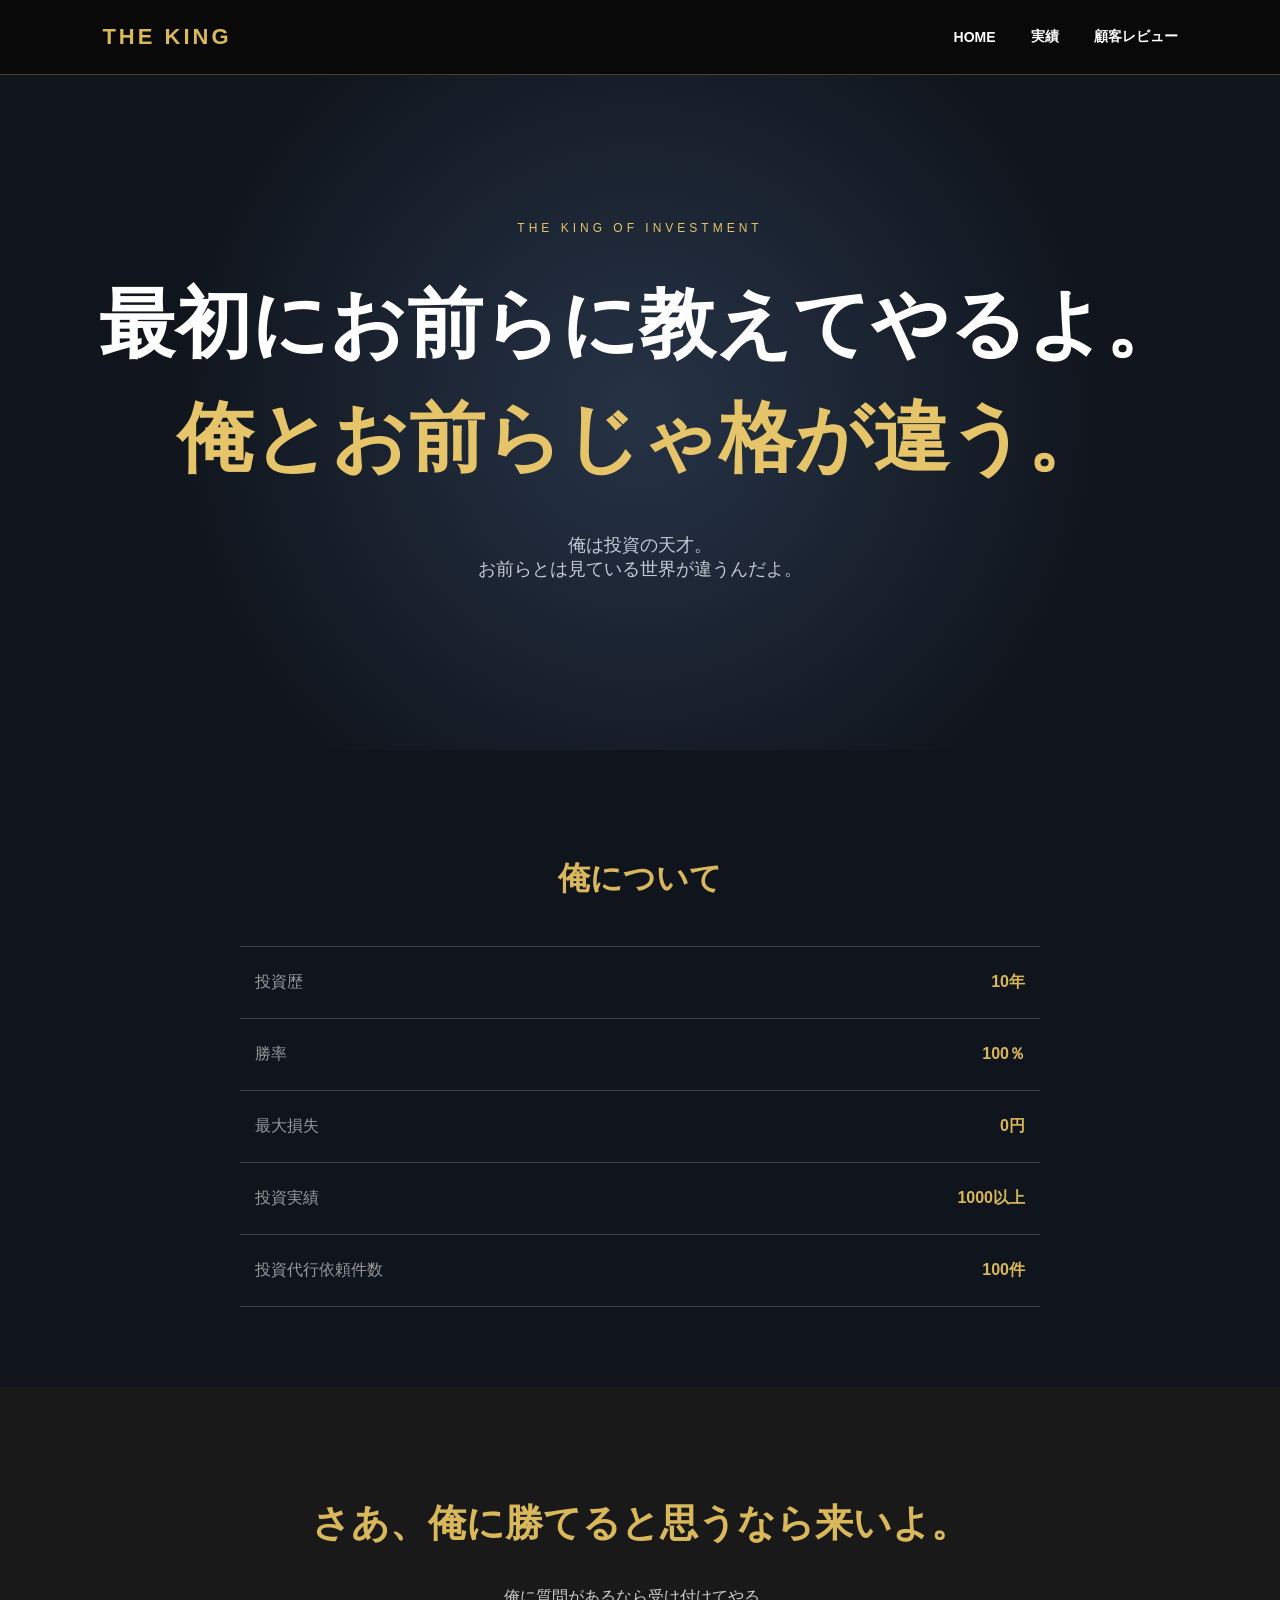
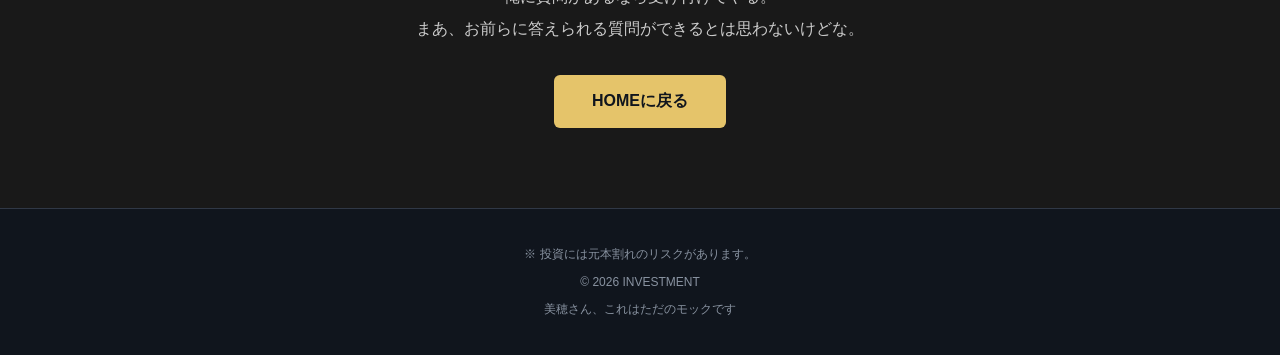
==== detail.html @ 124a44da "Update website" ====
<!DOCTYPE html>
<html lang="ja">
<head>
  <meta charset="UTF-8">
  <meta name="viewport" content="width=device-width, initial-scale=1.0">
  <title>THE KING OF INVESTMENT</title>
  <link rel="stylesheet" href="css/style.css">
</head>
<body>

<header class="site-header">
  <a href="index.html" class="logo">
    THE KING
  </a>

  <nav class="main-nav">
    <a href="index.html">HOME</a>
    <a href="detail.html">実績</a>
    <a href="reviews.html">顧客レビュー</a>
  </nav>
</header>

  <main>

    <section class="hero">
      <p class="eyebrow">THE KING OF INVESTMENT</p>

      <h2>
        最初にお前らに教えてやるよ。<br>
        <span>俺とお前らじゃ格が違う。</span>
      </h2>

      <p class="description">
        俺は投資の天才。<br>
        お前らとは見ている世界が違うんだよ。
      </p>
    </section>

    <section class="profile">
      <h2>俺について</h2>

      <div class="profile-list">

        <div class="profile-item">
          <span>投資歴</span>
          <strong>10年</strong>
        </div>

        <div class="profile-item">
          <span>勝率</span>
          <strong>100％</strong>
        </div>

        <div class="profile-item">
          <span>最大損失</span>
          <strong>0円</strong>
        </div>

        <div class="profile-item">
          <span>投資実績</span>
          <strong>1000以上</strong>
        </div>

        <div class="profile-item">
          <span>投資代行依頼件数</span>
          <strong>100件</strong>
        </div>

      </div>
    </section>

    <section class="challenge">
      <h2>さあ、俺に勝てると思うなら来いよ。</h2>
      <p>
        俺に質問があるなら受け付けてやる。<br>
        まあ、お前らに答えられる質問ができるとは思わないけどな。
      </p>

      <a href="index.html" class="button">
        HOMEに戻る
      </a>
    </section>

  </main>

  <footer>
    <p>※ 投資には元本割れのリスクがあります。</p>
    <p>&copy; 2026 INVESTMENT</p>
    <p>美穂さん、これはただのモックです</p>
  </footer>

</body>
</html>
---- css/style.css ----
* {
  box-sizing: border-box;
}

html {
  scroll-behavior: smooth;
}

body {
  margin: 0;
  background: #10151d;
  color: #ffffff;
  font-family: sans-serif;
}

header {
  height: 75px;
  padding: 0 8%;
  display: flex;
  justify-content: space-between;
  align-items: center;
  border-bottom: 1px solid #303846;
}

header h1 {
  color: #e5c46a;
  font-size: 22px;
  letter-spacing: 3px;
}

nav a {
  color: #ffffff;
  text-decoration: none;
}

.hero {
  min-height: 75vh;
  display: flex;
  flex-direction: column;
  justify-content: center;
  align-items: center;
  text-align: center;
  padding: 60px 20px;
  background:
    radial-gradient(
      circle at center,
      #263346 0%,
      #10151d 65%
    );
}

.eyebrow {
  color: #e5c46a;
  letter-spacing: 4px;
  font-size: 12px;
}

.hero h2 {
  font-size: clamp(38px, 8vw, 76px);
  line-height: 1.5;
  margin: 20px 0;
}

.hero h2 span {
  color: #e5c46a;
}

.description {
  color: #c4cbd4;
  font-size: 18px;
  margin-bottom: 35px;
}

.button {
  display: inline-block;
  background: #e5c46a;
  color: #10151d;
  padding: 16px 38px;
  border-radius: 6px;
  font-weight: bold;
  text-decoration: none;
  transition: 0.3s;
}

.button:hover {
  background: #ffffff;
  transform: translateY(-3px);
}

.about {
  padding: 80px 20px;
  text-align: center;
}

.about h2 {
  color: #e5c46a;
}

.about p {
  color: #c4cbd4;
  line-height: 2;
}

footer {
  padding: 25px;
  text-align: center;
  color: #8993a1;
  font-size: 12px;
  border-top: 1px solid #303846;
}

.profile {
  max-width: 850px;
  margin: 0 auto;
  padding: 80px 25px;
}

.profile h2 {
  color: #d9b75b;
  font-size: 32px;
  text-align: center;
  margin-bottom: 45px;
}

.profile-list {
  border-top: 1px solid #444;
}

.profile-item {
  display: flex;
  justify-content: space-between;
  align-items: center;
  gap: 20px;
  padding: 25px 15px;
  border-bottom: 1px solid #444;
}

.profile-item span {
  color: #999;
}

.profile-item strong {
  color: #d9b75b;
  text-align: right;
}

.challenge {
  text-align: center;
  padding: 80px 20px;
  background: #191919;
}

.challenge h2 {
  color: #d9b75b;
  font-size: clamp(24px, 5vw, 38px);
}

.challenge p {
  color: #ccc;
  line-height: 2;
  margin: 30px 0;
}

@media (max-width: 600px) {
  .profile-item {
    align-items: flex-start;
    flex-direction: column;
    gap: 8px;
  }

  .profile-item strong {
    text-align: left;
  }
}

.reviews {
  max-width: 900px;
  margin: 0 auto;
  padding: 60px 20px;
  display: grid;
  grid-template-columns: repeat(2, 1fr);
  gap: 25px;
}

.review-card {
  background: #191919;
  border: 1px solid #48402c;
  padding: 30px;
  border-radius: 8px;
  transition: 0.3s;
}

.review-card:hover {
  transform: translateY(-5px);
  border-color: #d9b75b;
}

.review-number {
  color: #d9b75b;
  font-size: 12px;
  letter-spacing: 3px;
}

.review-card h2 {
  color: #ffffff;
  font-size: 21px;
}

.review-card p {
  color: #bbbbbb;
  line-height: 1.9;
}

.review-user {
  color: #999999;
  margin-top: 25px;
  font-size: 14px;
}

.stars {
  color: #d9b75b;
  margin-top: 10px;
  letter-spacing: 3px;
}

@media (max-width: 600px) {
  .reviews {
    grid-template-columns: 1fr;
  }
}

/* メニューバー */

.site-header {
  position: sticky;
  top: 0;
  z-index: 1000;

  min-height: 75px;
  padding: 0 8%;

  display: flex;
  justify-content: space-between;
  align-items: center;

  background: rgba(10, 10, 10, 0.96);
  border-bottom: 1px solid #4a4028;
  backdrop-filter: blur(10px);
}

.logo {
  color: #d9b75b;
  font-size: 22px;
  font-weight: bold;
  letter-spacing: 3px;
  text-decoration: none;
}

.main-nav {
  display: flex;
  align-items: center;
  gap: 35px;
}

.main-nav a {
  color: #ffffff;
  font-size: 14px;
  font-weight: bold;
  text-decoration: none;
  transition: 0.3s;
}

.main-nav a:hover {
  color: #d9b75b;
}

/* スマートフォン対応 */

@media (max-width: 600px) {
  .site-header {
    padding: 15px 5%;
    flex-direction: column;
    gap: 15px;
  }

  .main-nav {
    gap: 20px;
  }

  .main-nav a {
    font-size: 12px;
  }
}
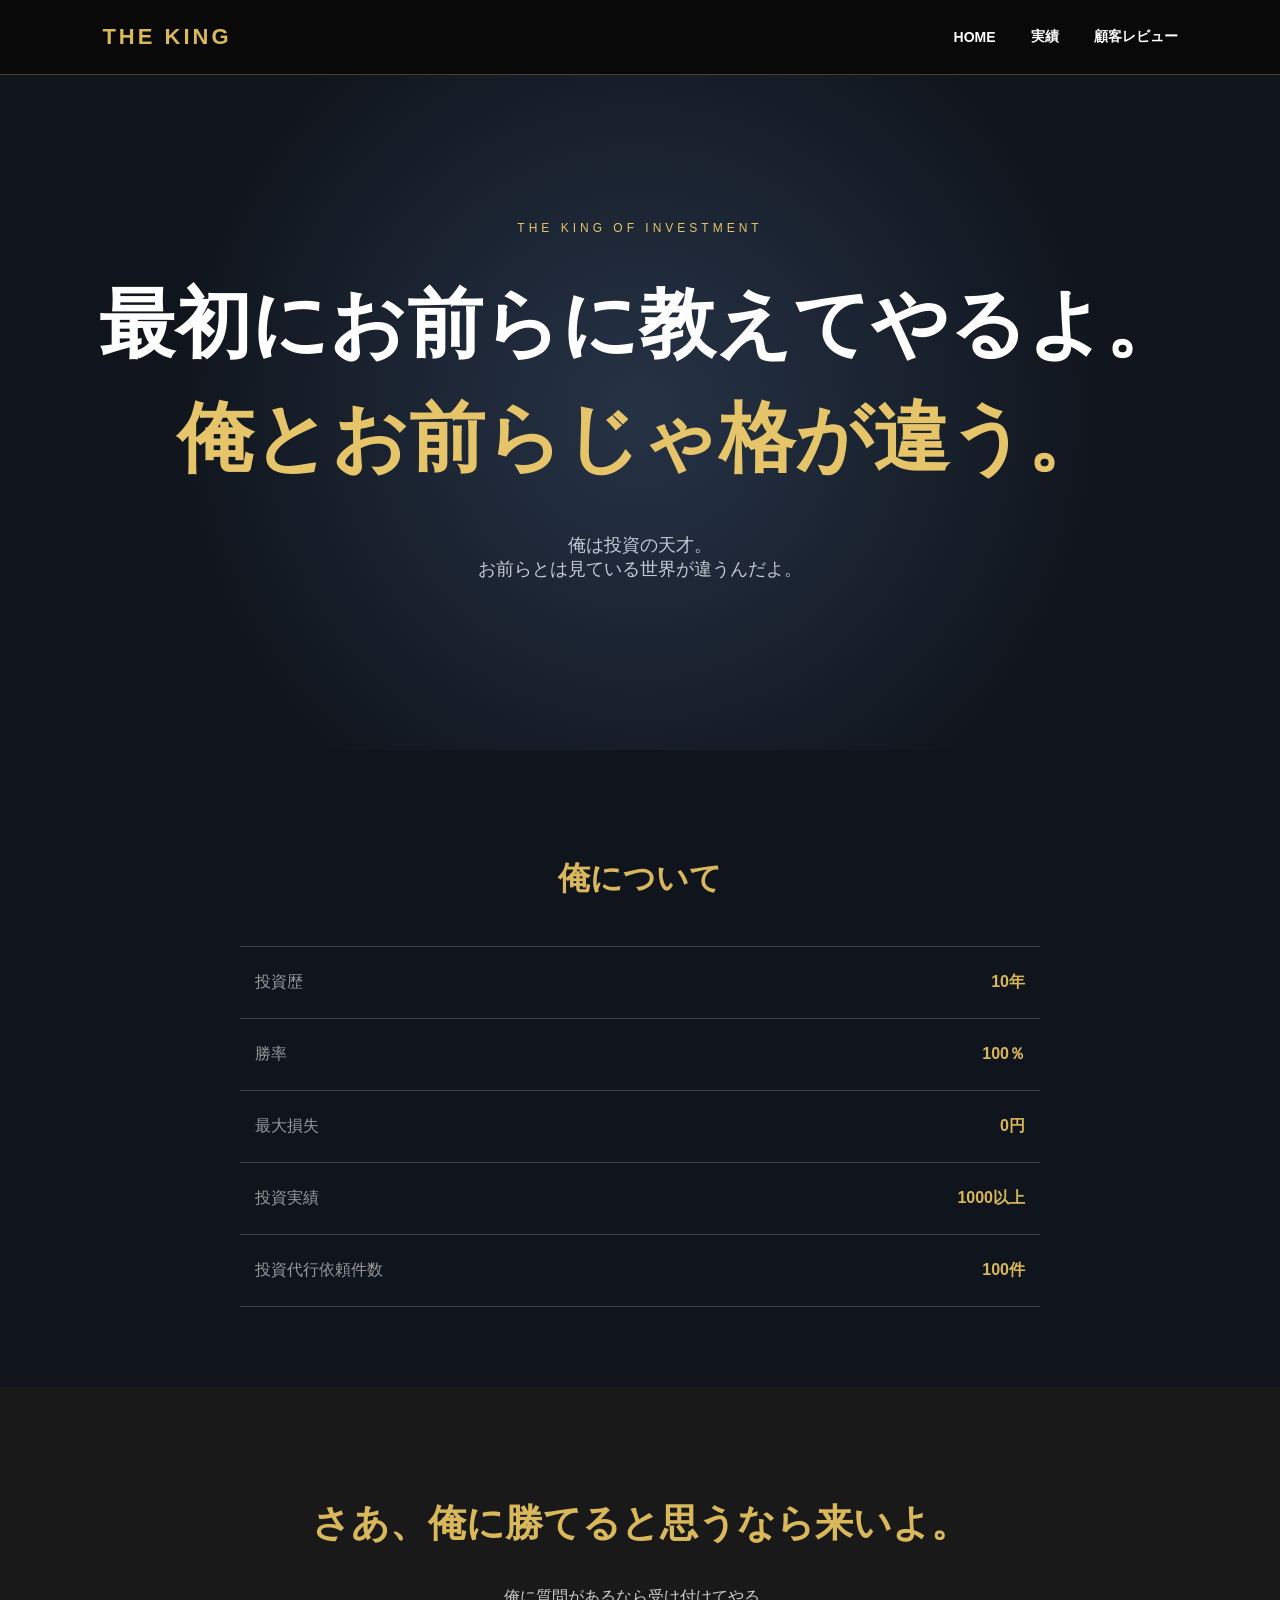
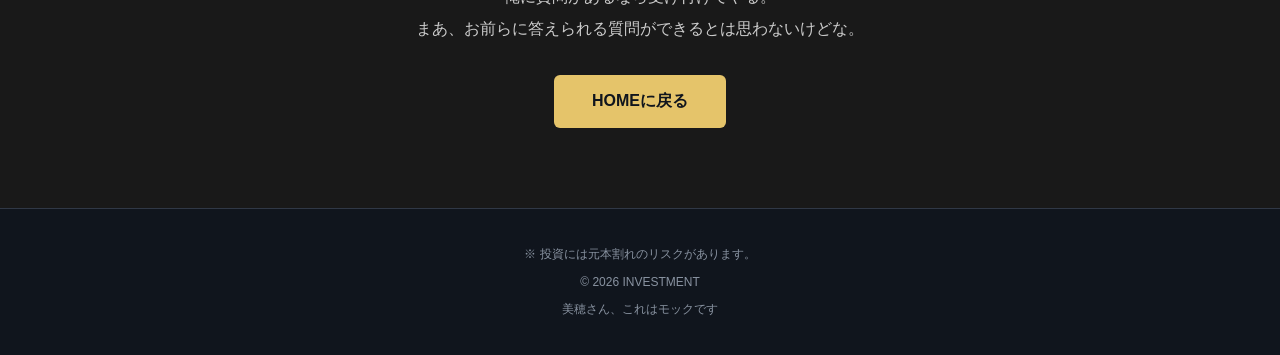
==== commit 8ca612fc: "Update website" ====
--- a/detail.html
+++ b/detail.html
@@ -87,7 +87,7 @@
   <footer>
     <p>※ 投資には元本割れのリスクがあります。</p>
     <p>&copy; 2026 INVESTMENT</p>
-    <p>美穂さん、これはただのモックです</p>
+    <p>美穂さん、これはモックです</p>
   </footer>
 
 </body>
